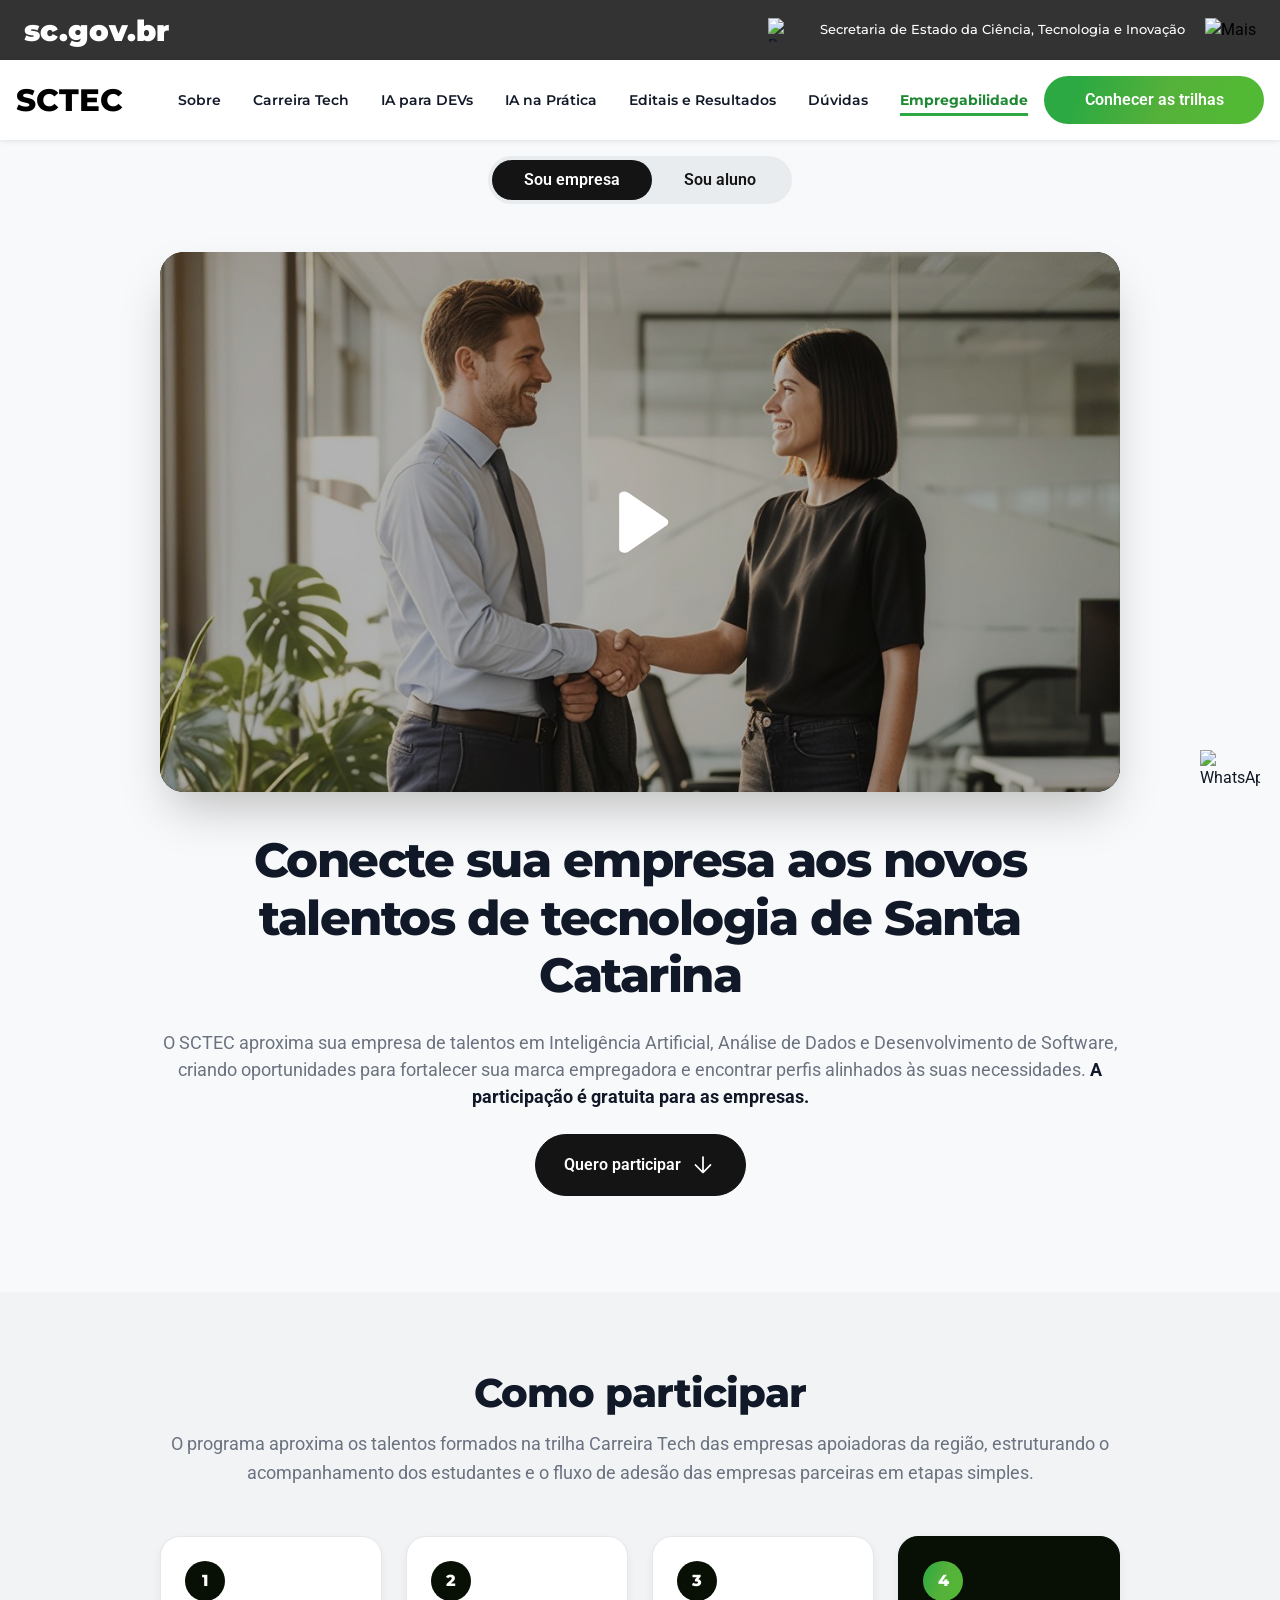
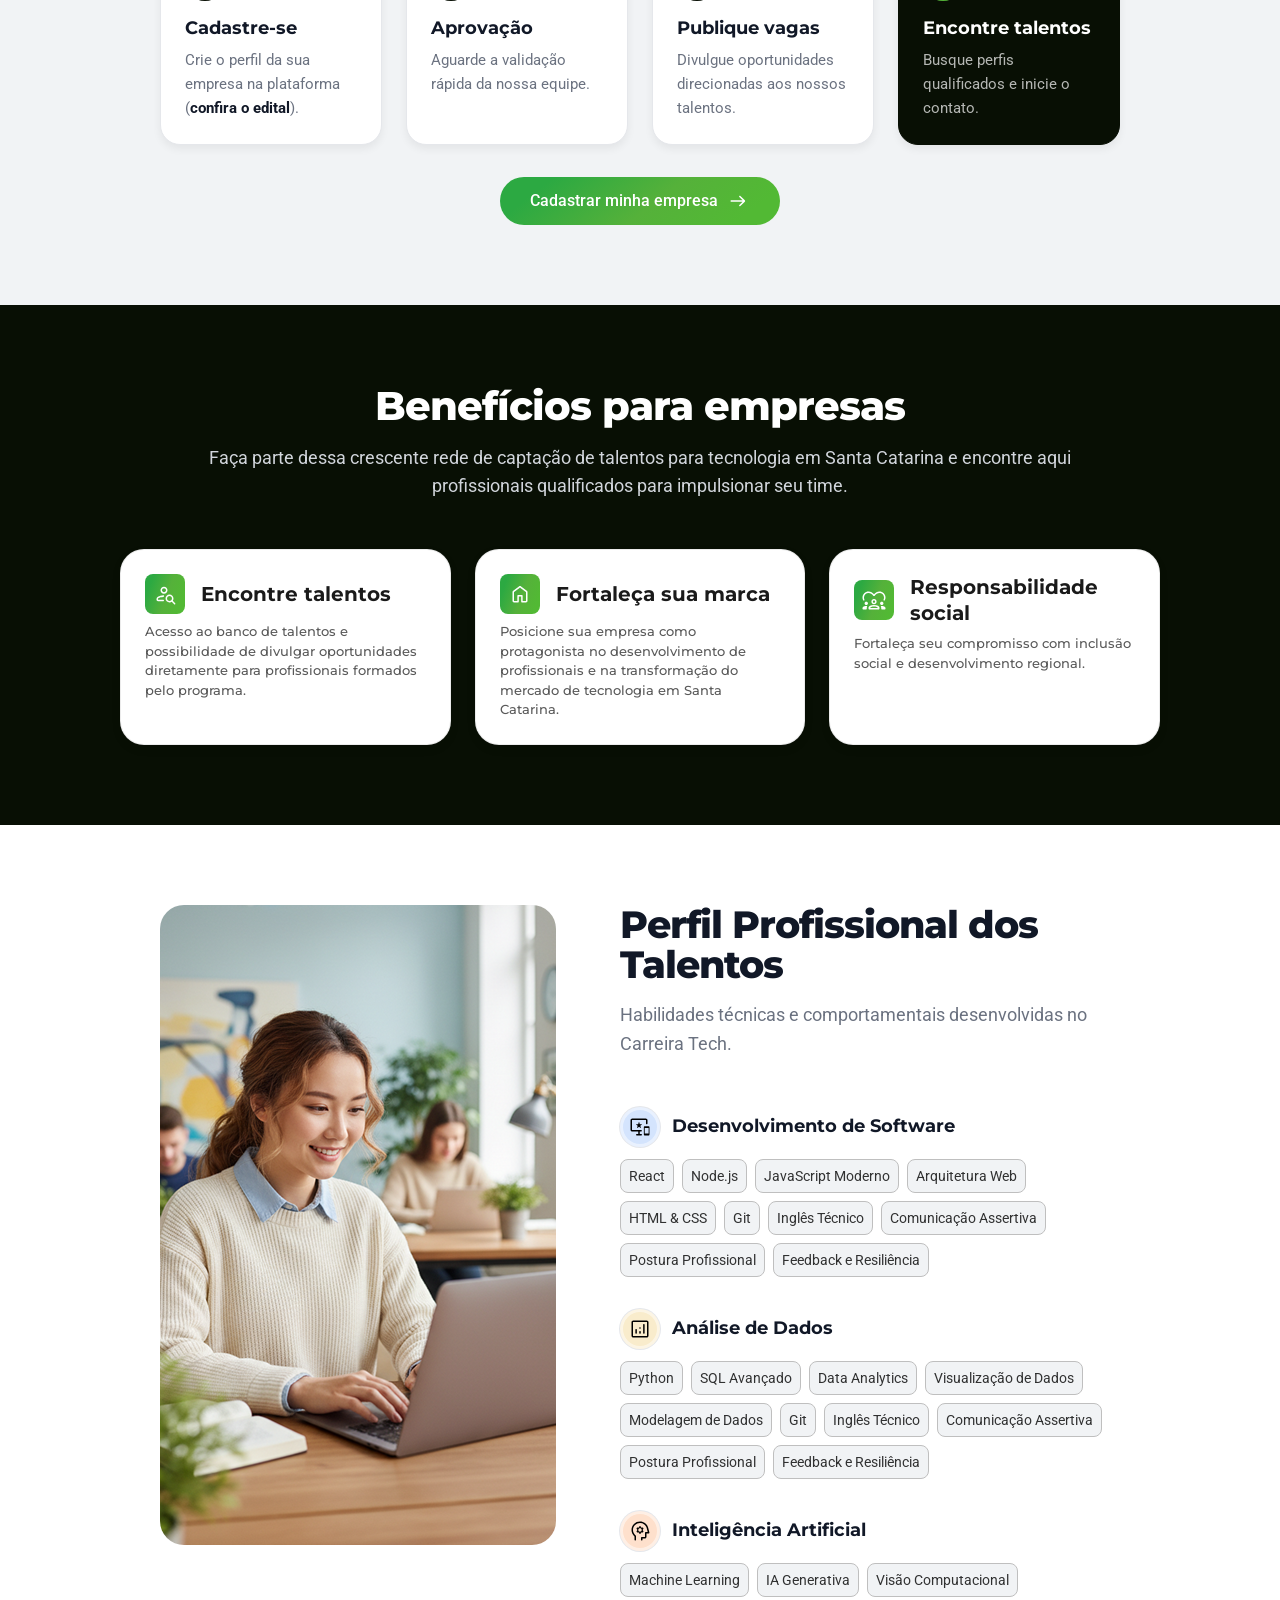
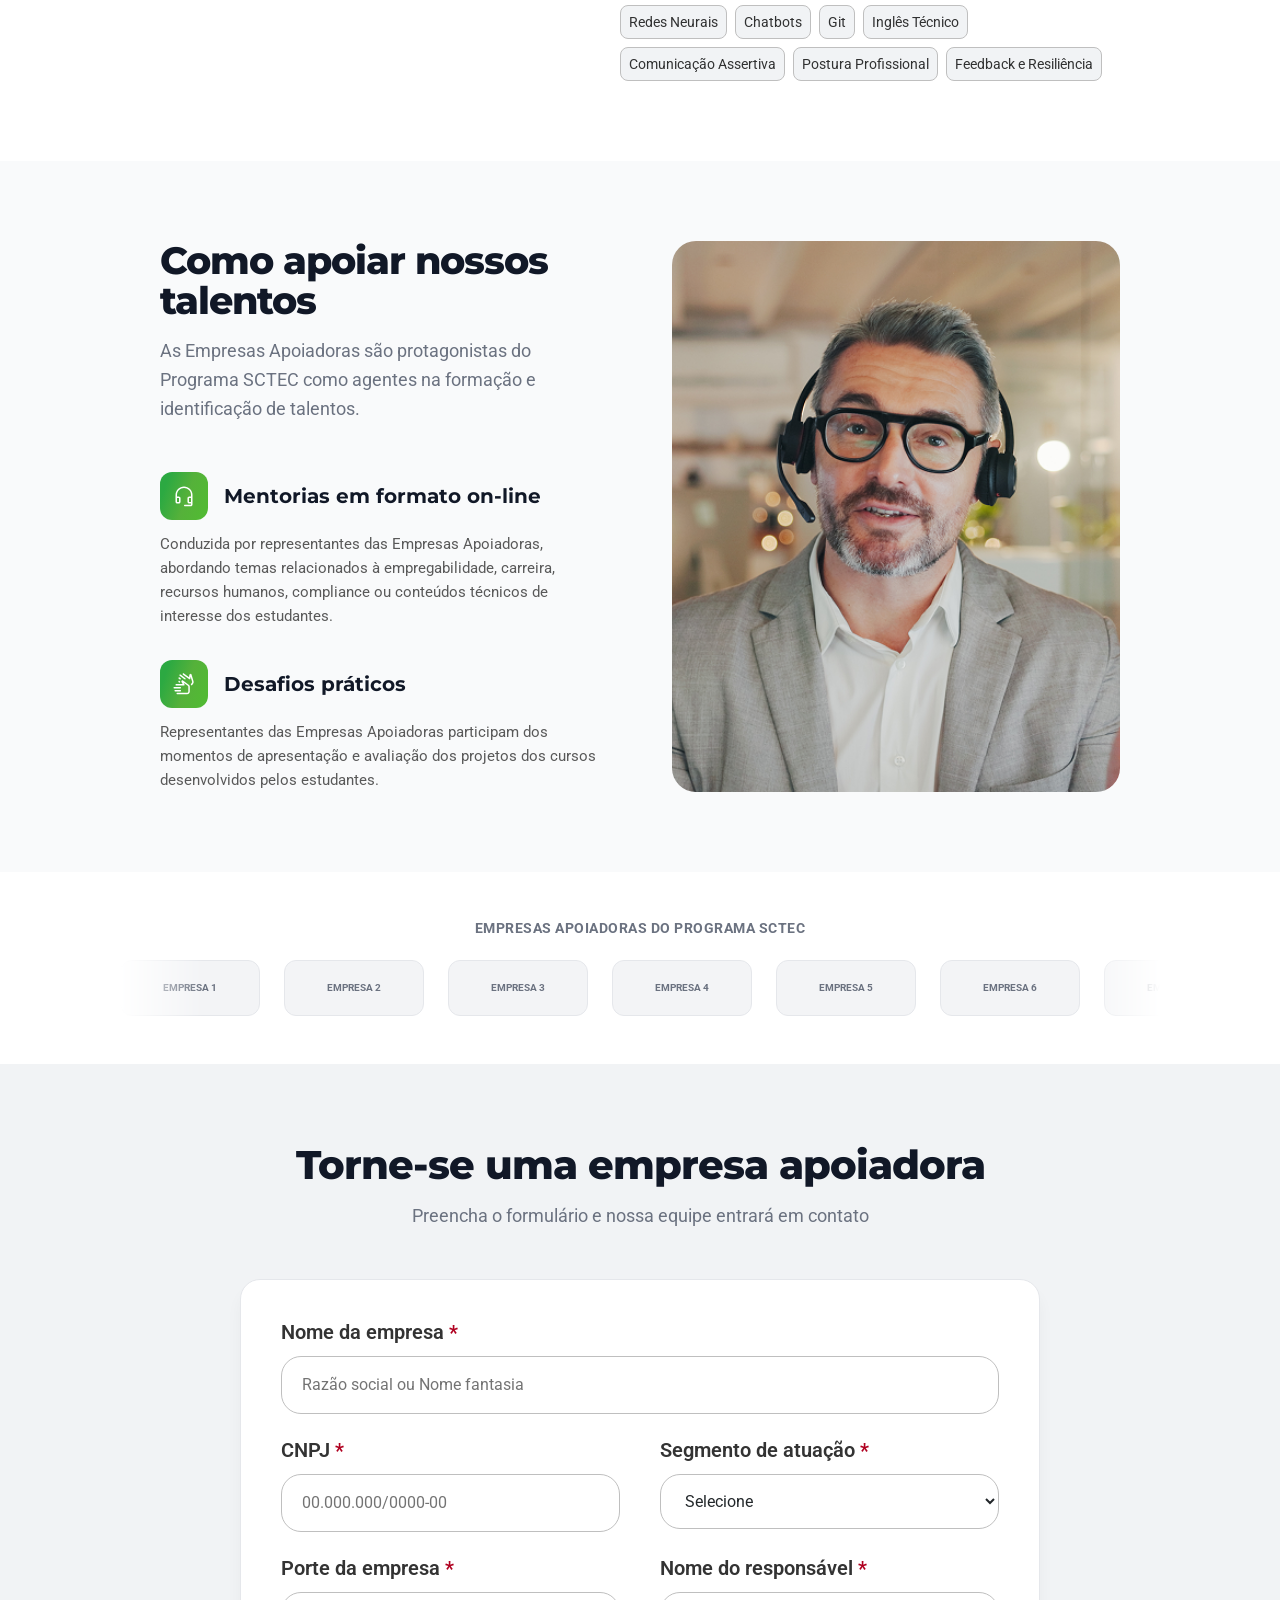
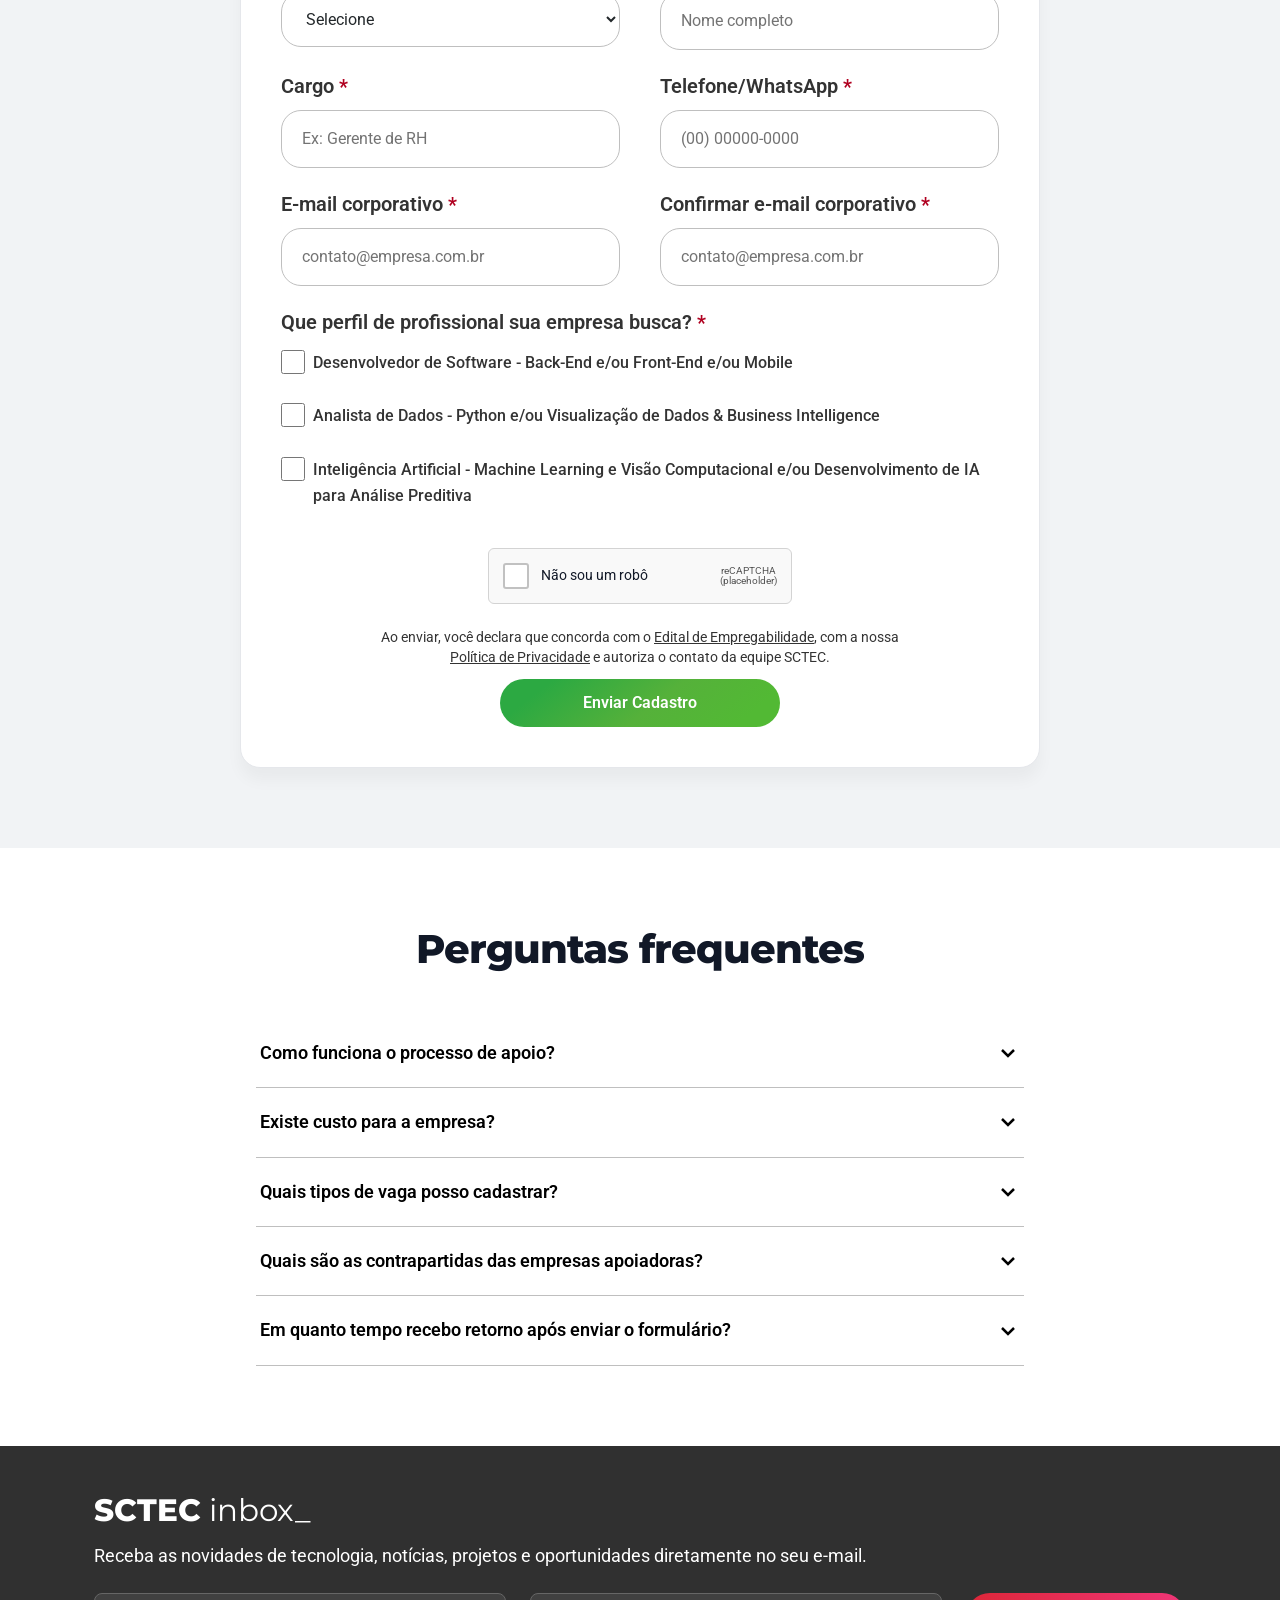
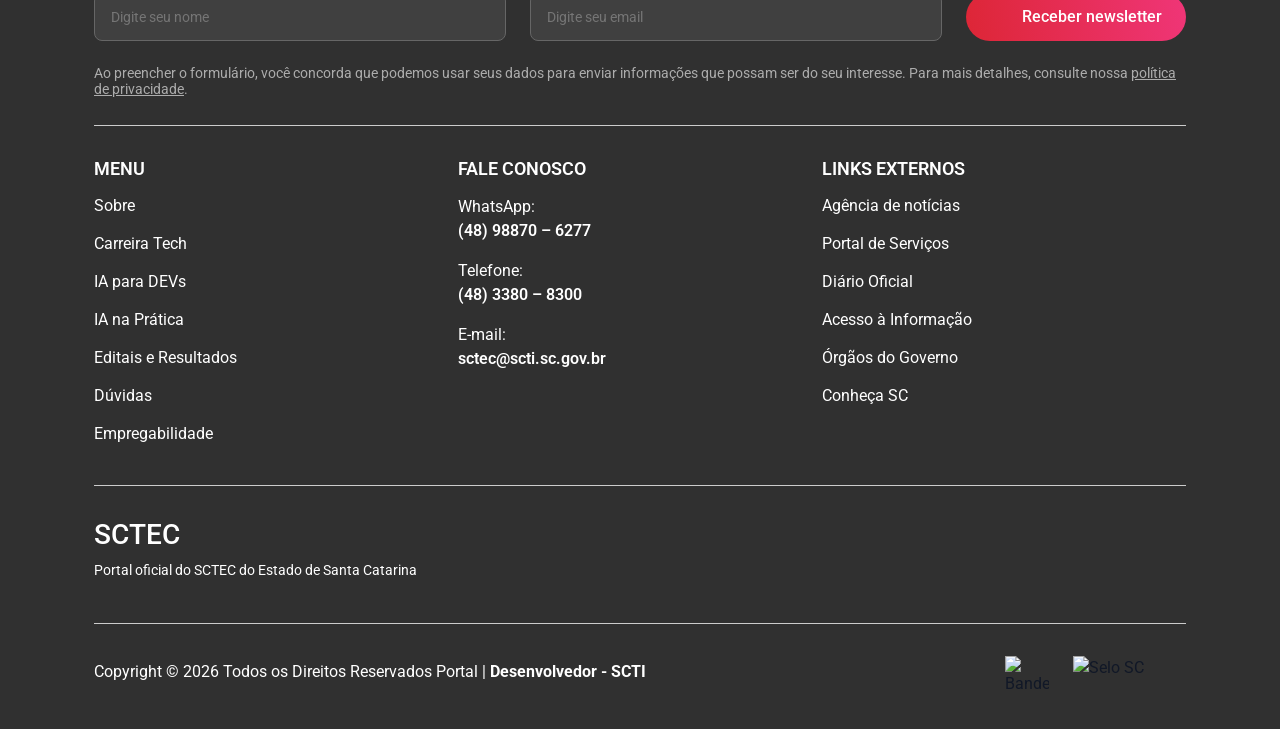
==== index.html @ 9ec72ad8 "Separa páginas de empresas e talentos e atualiza links - empresas.html passa a ser a página completa" ====
<!doctype html>
<html lang="pt-BR"><head><meta charset="utf-8"><title>Empregabilidade | SCTEC</title>
<meta http-equiv="refresh" content="0; url=empregabilidade.html"><link rel="canonical" href="empregabilidade.html">
<script>location.replace('empregabilidade.html'+location.hash)</script></head>
<body><p><a href="empregabilidade.html">Ir para Empregabilidade</a></p></body></html>
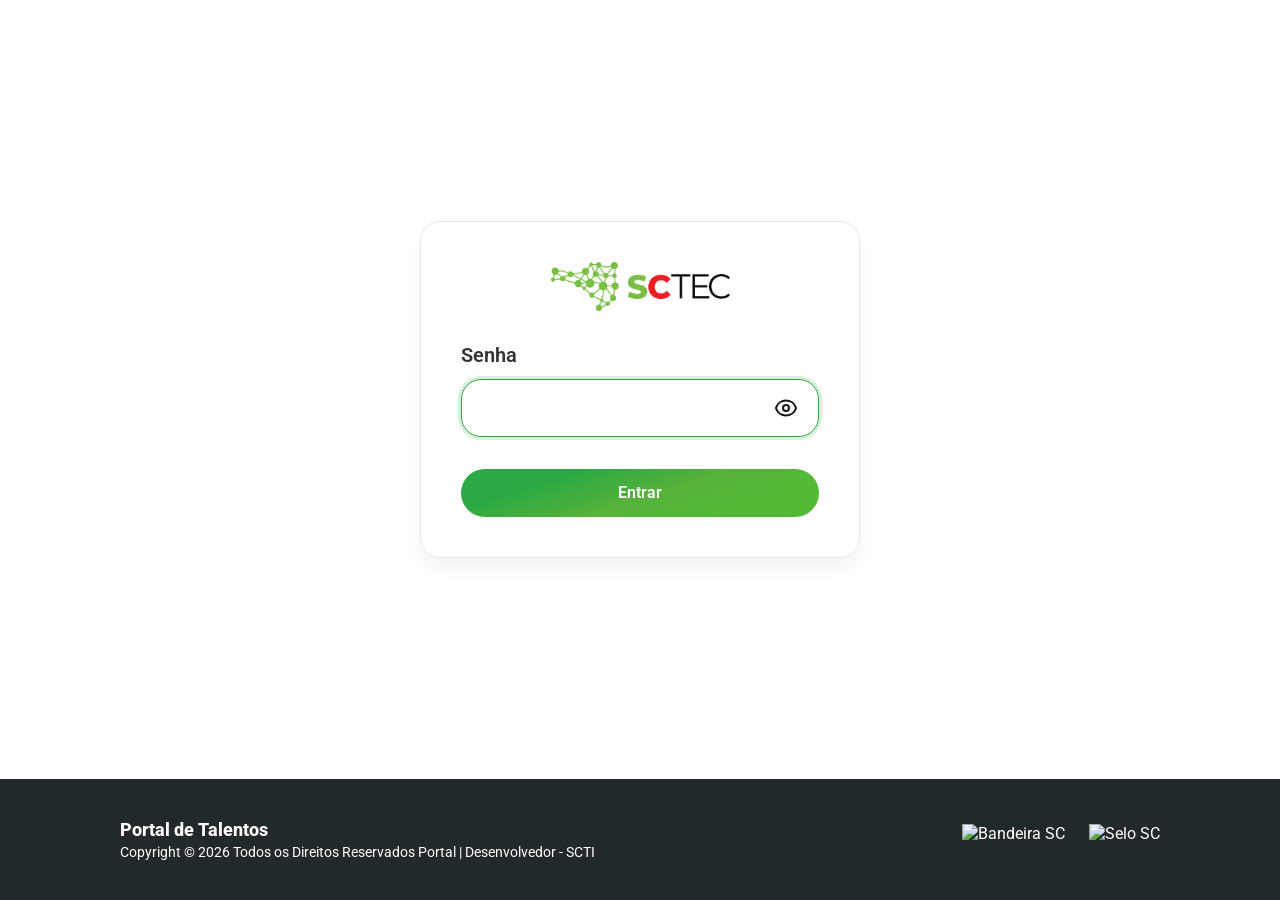
==== commit 4fe38939: "Adiciona acesso por senha e remove página duplicada - acesso.html: tela de senha conforme Figma, com" ====
--- a/index.html
+++ b/index.html
@@ -1,5 +1,5 @@
 <!doctype html>
 <html lang="pt-BR"><head><meta charset="utf-8"><title>Empregabilidade | SCTEC</title>
-<meta http-equiv="refresh" content="0; url=empregabilidade.html"><link rel="canonical" href="empregabilidade.html">
-<script>location.replace('empregabilidade.html'+location.hash)</script></head>
-<body><p><a href="empregabilidade.html">Ir para Empregabilidade</a></p></body></html>
+<meta http-equiv="refresh" content="0; url=empresas.html"><link rel="canonical" href="empresas.html">
+<script>location.replace('empresas.html'+location.hash)</script></head>
+<body><p><a href="empresas.html">Ir para Empregabilidade</a></p></body></html>
